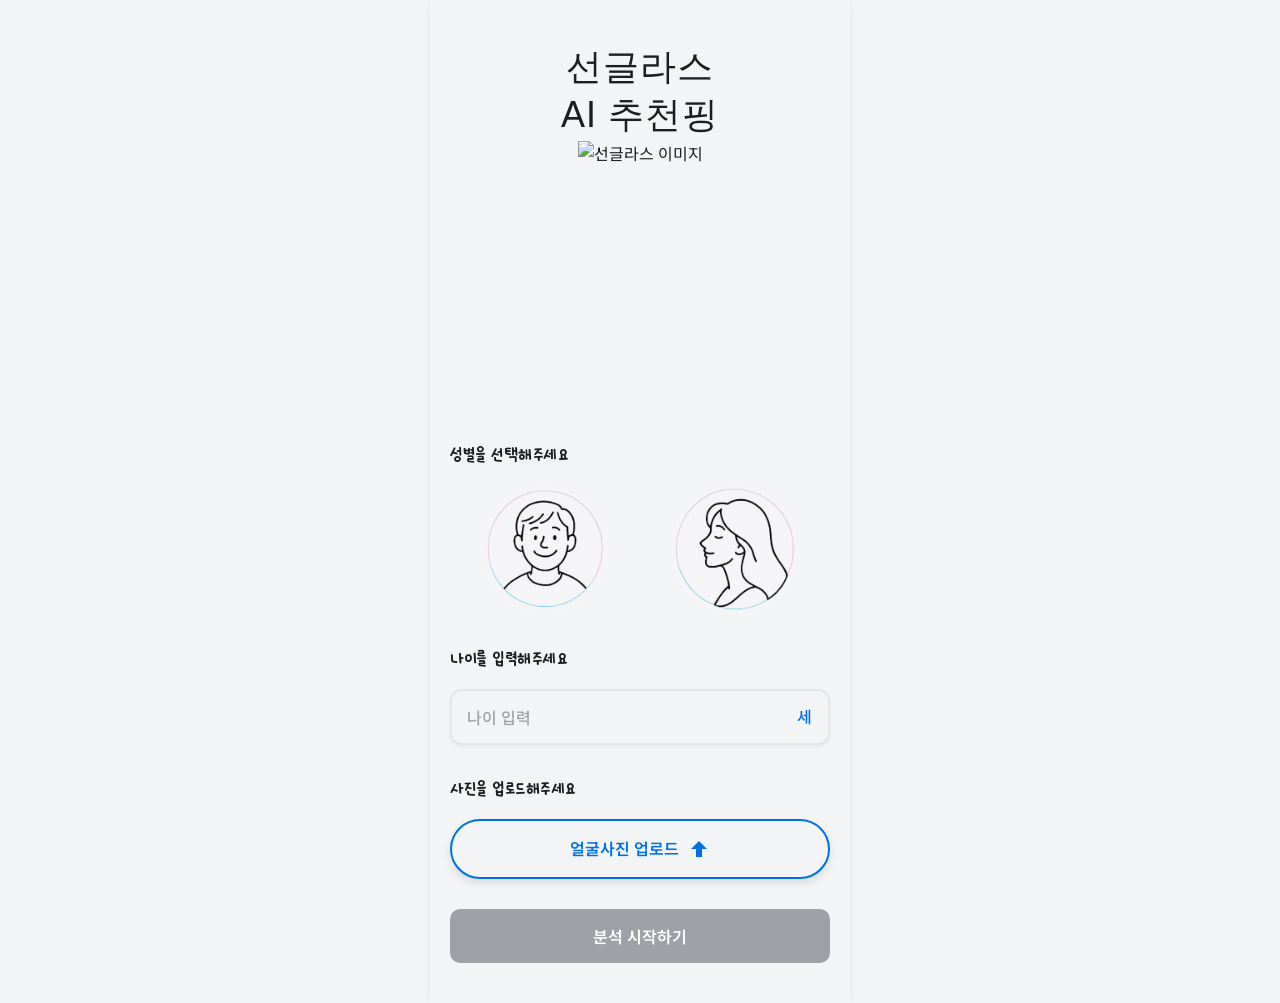
==== index.html @ 3bf5e110 "INIT" ====
<!DOCTYPE html>
<html lang="ko">
  <head>
    <meta charset="UTF-8" />
    <meta name="viewport" content="width=device-width, initial-scale=1.0" />
    <title>선글라스 AI 추천</title>
    <link rel="preconnect" href="https://fonts.googleapis.com" />
    <link rel="preconnect" href="https://fonts.gstatic.com" crossorigin />
    <link
      href="https://fonts.googleapis.com/css2?family=Black+Han+Sans&family=Noto+Sans+KR:wght@400;500;700&display=swap"
      rel="stylesheet"
    />
    <link rel="stylesheet" href="styles.css" />
  </head>
  <body>
    <div class="app-container">
      <!-- 첫 번째 화면: 입력 화면 -->
      <div class="screen" id="input-screen">
        <h1>선글라스</h1>
        <h1>AI 추천핑</h1>

        <div class="sunglasses-slider">
          <div class="slider-container">
            <img src="" alt="선글라스 이미지" class="slider-image" />
          </div>
        </div>

        <div class="form-container">
          <div class="gender-selection">
            <h2>성별을 선택해주세요</h2>
            <div class="gender-buttons">
              <button class="gender-button" data-gender="male">
                <div class="icon-container">
                  <img src="assets/man.png" alt="남성" class="gender-icon" />
                </div>
              </button>
              <button class="gender-button" data-gender="female">
                <div class="icon-container">
                  <img src="assets/woman.png" alt="여성" class="gender-icon" />
                </div>
              </button>
            </div>
          </div>

          <div class="age-selection">
            <h2>나이를 입력해주세요</h2>
            <div class="age-input-container">
              <input
                type="number"
                id="age-input"
                min="15"
                max="100"
                placeholder="나이 입력"
              />
              <span class="age-suffix">세</span>
            </div>
          </div>

          <div class="photo-upload">
            <h2>사진을 업로드해주세요</h2>
            <div class="upload-container">
              <input type="file" id="photo-input" accept="image/*" hidden />
              <div class="upload-area" id="upload-area">
                <div class="upload-button-content">
                  <span>얼굴사진 업로드</span>
                  <svg class="upload-icon" viewBox="0 0 24 24">
                    <polygon
                      points="12,4 4,12 9,12 9,20 15,20 15,12 20,12"
                      fill="currentColor"
                    />
                  </svg>
                </div>
                <img
                  id="preview-image"
                  src=""
                  alt=""
                  style="display: none; max-width: 100%; max-height: 200px"
                />
              </div>
            </div>
          </div>

          <button id="submit-button" class="primary-button" disabled>
            분석 시작하기
          </button>
        </div>
      </div>

      <!-- 두 번째 화면: 로딩 화면 -->
      <div class="screen" id="loading-screen" style="display: none">
        <h1>AI 얼굴 분석중</h1>
        <div class="uploaded-photo-container">
          <img id="analysis-image" src="" alt="분석 중인 사진" />
        </div>
        <div class="loader">
          <div class="spinner"></div>
        </div>
        <div class="analysis-text-container">
          <p class="analysis-text" id="analysis-text-1">사진 분석 중..</p>
          <p class="analysis-text" id="analysis-text-2" style="display: none">
            최적의 선글라스 찾는 중..
          </p>
          <p class="analysis-text" id="analysis-text-3" style="display: none">
            조합 완료!!
          </p>
        </div>
      </div>

      <!-- 세 번째 화면: 결과 화면 -->
      <div class="screen" id="result-screen" style="display: none">
        <h1 id="product-brand"></h1>
        <h2 id="product-model"></h2>

        <div class="result-container">
          <div class="product-image-container">
            <img id="product-image" src="" alt="추천 선글라스" />
          </div>

          <div class="product-info">
            <h2 id="recommended-name"></h2>
            <p id="product-description"></p>
          </div>
        </div>

        <div class="social-share">
          <button id="share-button" class="primary-button">공유하기</button>
        </div>

        <button id="restart-button" class="secondary-button">
          다시 시도하기
        </button>
      </div>
    </div>

    <script src="script.js"></script>
  </body>
</html>
---- styles.css ----
/* 폰트 설정 */
@font-face {
    font-family: 'Hakgyoansim Puzzle Outline';
    src: url('assets/Hakgyoansim\ Puzzle\ TTF\ Outline.ttf') format('truetype');
    font-weight: normal;
    font-style: normal;
}

@font-face {
    font-family: 'Hakgyoansim Nadeuri B';
    src: url('assets/Hakgyoansim\ Nadeuri\ TTF\ B.ttf') format('truetype');
    font-weight: normal;
    font-style: normal;
}

@font-face {
    font-family: 'HakgyoansimGgooreogiR';
    src: url('assets/HakgyoansimGgooreogiR.ttf') format('truetype');
    font-weight: normal;
    font-style: normal;
}

@font-face {
    font-family: 'MapoBackpacking';
    src: url('assets/MapoBackpacking.ttf') format('truetype');
    font-weight: normal;
    font-style: normal;
}

/* 전체 스타일 리셋 */
* {
    margin: 0;
    padding: 0;
    box-sizing: border-box;
    font-family: 'Noto Sans KR', sans-serif;
}

body {
    background-color: #F3F4F6;
    color: #1d1d1f;
    line-height: 1.6;
}

/* 앱 컨테이너 스타일 */
.app-container {
    max-width: 420px;
    margin: 0 auto;
    padding: 20px;
    background-color: #F3F4F6;
    min-height: 100vh;
    box-shadow: 0 2px 10px rgba(0, 0, 0, 0.05);
    position: relative;
}

/* 화면 공통 스타일 */
.screen {
    width: 100%;
    height: 100%;
    padding: 20px 0;
}

/* 선글라스 슬라이더 스타일 */
.sunglasses-slider {
    margin: 0 auto;
    width: 100%;
    max-width: 300px;
}

.slider-container {
    width: 100%;
    height: 300px;
    position: relative;
    background-color: #F3F4F6;
    overflow: hidden;
    display: flex;
    justify-content: center;
    align-items: center;
}

.slider-image {
    max-width: 100%;
    height: 100%;
    object-fit: contain;
    opacity: 1;
    transition: opacity 0.5s ease-in-out;
    animation: floatingAnimation 4s ease-in-out infinite;
    transform-style: preserve-3d;
}

.slider-image.fade {
    opacity: 0;
}

h1 {
    font-family: 'Hakgyoansim Puzzle Outline', sans-serif;
    font-size: 36px;
    text-align: center;
    font-weight: 400;
    letter-spacing: 1px;
    line-height: 1.2;
    margin: 5px 0;
}

h2 {
    font-family: 'Hakgyoansim Nadeuri B', sans-serif;
    font-size: 18px;
    font-weight: 400;
    letter-spacing: 0.5px;
    margin-bottom: 15px;
}

/* 입력 폼 스타일 */
.form-container > div {
    margin-bottom: 30px;
}

/* 성별 선택 버튼 스타일 */
.gender-buttons {
    display: flex;
    justify-content: space-around;
}

.gender-button {
    display: flex;
    align-items: center;
    justify-content: center;
    width: 130px;
    height: 130px;
    background-color: #f5f5f7;
    border: none;
    border-radius: 50%;
    cursor: pointer;
    transition: all 0.2s ease;
    padding: 0;
    overflow: hidden;
}

.gender-button.selected {
    border-color: #0071e3;
    background-color: #f0f8ff;
}

.icon-container {
    width: 100%;
    height: 100%;
    display: flex;
    justify-content: center;
    align-items: center;
}

.gender-icon {
    width: 100%;
    height: 100%;
    object-fit: cover;
    transition: transform 0.3s ease;
}

.gender-button.selected .gender-icon {
    transform: scale(1.1);
}

.gender-button span {
    font-size: 16px;
    font-weight: 500;
}

/* 나이 입력 스타일 */
.age-input-container {
    position: relative;
    width: 100%;
    display: flex;
    align-items: center;
    background-color: #F3F4F6;
    border-radius: 12px;
    overflow: hidden;
    border: 2px solid #e5e5ea;
    box-shadow: 0 2px 4px rgba(0, 0, 0, 0.05);
    transition: all 0.2s ease;
}

.age-input-container:focus-within {
    border-color: #0071e3;
    box-shadow: 0 0 0 2px rgba(0, 113, 227, 0.2);
}

#age-input {
    width: 100%;
    padding: 14px 15px;
    font-size: 16px;
    border: none;
    outline: none;
    background-color: transparent;
    appearance: textfield;
    -moz-appearance: textfield;
    -webkit-appearance: textfield;
    font-weight: 500;
}

#age-input::-webkit-outer-spin-button,
#age-input::-webkit-inner-spin-button {
    -webkit-appearance: none;
    margin: 0;
}

#age-input::placeholder {
    color: #a0a0a7;
}

.age-suffix {
    padding-right: 16px;
    font-size: 16px;
    color: #0071e3;
    font-weight: 500;
}

/* 사진 업로드 영역 스타일 */
.upload-area {
    width: 100%;
    height: 60px;
    border: 2px solid #0071e3;
    border-radius: 50px;
    display: flex;
    align-items: center;
    justify-content: center;
    cursor: pointer;
    transition: all 0.2s ease;
    background-color: #F3F4F6;
    color: #0071e3;
    position: relative;
    overflow: hidden;
    box-shadow: 0 4px 8px rgba(0, 0, 0, 0.1);
}

.upload-area:hover {
    transform: translateY(-3px);
    box-shadow: 0 6px 12px rgba(0, 0, 0, 0.15);
}

.upload-button-content {
    display: flex;
    align-items: center;
    justify-content: center;
    width: 100%;
    height: 100%;
}

.upload-button-content span {
    font-weight: 600;
    font-size: 16px;
    margin-right: 8px;
}

.upload-icon {
    width: 24px;
    height: 24px;
    color: #0071e3;
    transform: rotate(0deg);
}

/* 버튼 스타일 */
.primary-button {
    width: 100%;
    padding: 15px;
    background-color: #0071e3;
    color: white;
    border: none;
    border-radius: 10px;
    font-size: 16px;
    font-weight: 600;
    cursor: pointer;
    transition: all 0.2s ease;
}

.primary-button:hover {
    background-color: #0058b0;
}

.primary-button:disabled {
    background-color: #a0a0a7;
    cursor: not-allowed;
}

.secondary-button {
    width: 100%;
    padding: 15px;
    background-color: #f5f5f7;
    color: #0071e3;
    border: 2px solid #0071e3;
    border-radius: 10px;
    font-size: 16px;
    font-weight: 600;
    cursor: pointer;
    transition: all 0.2s ease;
    margin-top: 15px;
}

.secondary-button:hover {
    background-color: #e5f0ff;
}

/* 로딩 화면 스타일 */
.uploaded-photo-container {
    display: flex;
    justify-content: center;
    align-items: center;
    margin: 20px auto;
    width: 300px;
    height: 300px;
    border-radius: 15px;
    overflow: hidden;
    box-shadow: 0 4px 15px rgba(0, 0, 0, 0.1);
    background-color: #F3F4F6;
}

#analysis-image {
    max-width: 100%;
    max-height: 100%;
    object-fit: contain;
    display: block;
}

.loader {
    display: flex;
    justify-content: center;
    margin: 20px 0;
}

.spinner {
    width: 50px;
    height: 50px;
    border: 5px solid rgba(0, 113, 227, 0.2);
    border-top-color: #0071e3;
    border-radius: 50%;
    animation: spin 1s linear infinite;
}

.analysis-text-container {
    text-align: center;
    height: 40px;
    position: relative;
    margin: 20px 0;
}

.analysis-text {
    font-size: 18px;
    font-weight: 500;
    color: #0071e3;
    margin: 0;
    position: absolute;
    width: 100%;
    text-align: center;
    transition: all 0.3s ease;
}

@keyframes fadeInUp {
    from {
        opacity: 0;
        transform: translateY(10px);
    }
    to {
        opacity: 1;
        transform: translateY(0);
    }
}

@keyframes fadeOutDown {
    from {
        opacity: 1;
        transform: translateY(0);
    }
    to {
        opacity: 0;
        transform: translateY(10px);
    }
}

@keyframes spin {
    to {
        transform: rotate(360deg);
    }
}

#loading-screen p {
    text-align: center;
    color: #6e6e73;
    font-size: 16px;
}

/* 결과 화면 스타일 */
/* 결과 페이지 특정 요소에 폰트 적용 */
#product-brand {
    font-family: 'HakgyoansimGgooreogiR', sans-serif;
    font-size: 42px;
}

#product-model {
    font-family: 'HakgyoansimGgooreogiR', sans-serif;
    text-align: center;
    font-size: 24px;
}

#product-description {
    font-family: 'MapoBackpacking', sans-serif;
}

.result-container {
    display: flex;
    flex-direction: column;
    align-items: center;
    margin: 0px 0 20px;
}

.product-image-container {
    width: 300px;
    height: 300px;
    position: relative;
    perspective: 500px;
}

#product-image {
    width: 100%;
    height: 100%;
    object-fit: contain;
    animation: floatingAnimation 4s ease-in-out infinite;
    transform-style: preserve-3d;
    position: relative;
}

@keyframes floatingAnimation {
    0% {
        transform: translateY(0) rotate(0deg);
    }
    50% {
        transform: translateY(8px) rotate(0.5deg);
    }
    100% {
        transform: translateY(0) rotate(0deg);
    }
}

/* 이미지 그림자 효과 */
.product-image-container::after {
    content: '';
    position: absolute;
    bottom: -20px;
    left: 50%;
    width: 70%;
    height: 10px;
    background: rgba(0, 0, 0, 0.1);
    border-radius: 50%;
    transform: translateX(-50%);
    filter: blur(5px);
    animation: shadowAnimation 4s ease-in-out infinite;
}

@keyframes shadowAnimation {
    0% {
        width: 70%;
        opacity: 0.3;
    }
    25% {
        width: 65%;
        opacity: 0.35;
    }
    50% {
        width: 70%;
        opacity: 0.3;
    }
    75% {
        width: 75%;
        opacity: 0.25;
    }
    100% {
        width: 70%;
        opacity: 0.3;
    }
}

.product-info {
    background-color: #f5f5f7;
    padding: 20px;
    border-radius: 10px;
    margin-bottom: 20px;
}

#recommended-name {
    font-size: 30px;
    margin-bottom: 10px;
    text-align: center;
}

#product-description {
    font-size: 16px;
    line-height: 1.5;
    color: #1d1d1f;
    text-align: center;
}

.social-share {
    margin-top: 30px;
}

/* 모바일 디바이스 상단 상태표시줄 스타일 */
.status-bar {
    display: flex;
    justify-content: space-between;
    align-items: center;
    height: 44px;
    padding: 0 15px;
    background-color: #f5f5f7;
}

.status-bar .time {
    font-weight: 600;
}

.status-bar .icons {
    display: flex;
    gap: 5px;
}
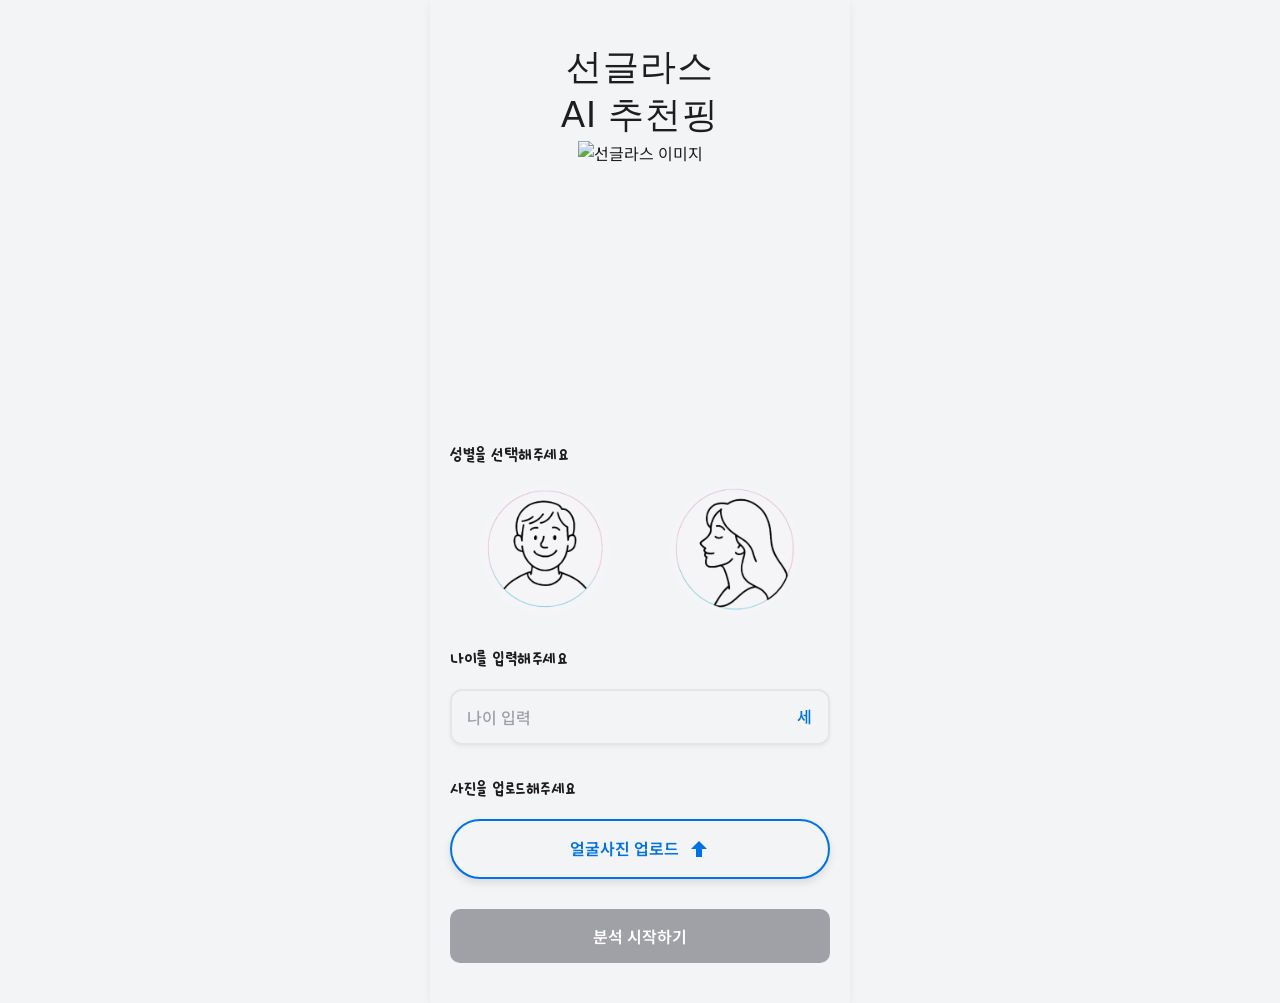
==== commit 7c57085d: "ADD: script.js css" ====
--- a/index.html
+++ b/index.html
@@ -61,6 +61,10 @@
             <div class="upload-container">
               <input type="file" id="photo-input" accept="image/*" hidden />
               <div class="upload-area" id="upload-area">
+                <div id="face-detect-loading" class="loader" style="display:none;">
+                  <div class="spinner"></div>
+                  <p style="color:#0071e3; margin-top:12px;">사람 사진인지 판별 중...</p>
+                </div>
                 <div class="upload-button-content">
                   <span>얼굴사진 업로드</span>
                   <svg class="upload-icon" viewBox="0 0 24 24">
@@ -84,7 +88,7 @@
             분석 시작하기
           </button>
         </div>
-      </div>
+      </div>      
 
       <!-- 두 번째 화면: 로딩 화면 -->
       <div class="screen" id="loading-screen" style="display: none">
--- a/styles.css
+++ b/styles.css
@@ -227,7 +227,7 @@
     background-color: #F3F4F6;
     color: #0071e3;
     position: relative;
-    overflow: hidden;
+    overflow: visible;
     box-shadow: 0 4px 8px rgba(0, 0, 0, 0.1);
 }
 
@@ -517,4 +517,36 @@
 .status-bar .icons {
     display: flex;
     gap: 5px;
-}+}
+
+/* 로딩 스피너 */
+.face-detection-loader {
+    position: absolute;
+    top: 0;
+    left: 0;
+    width: 100%;
+    height: 100%;
+    background-color: rgba(0, 0, 0, 0.3);
+    z-index: 9999;
+    display: flex;
+    flex-direction: column;
+    justify-content: center;
+    align-items: center;
+    border-radius: 15px;
+  }
+  
+  .face-detection-spinner {
+    width: 50px;
+    height: 50px;
+    border: 5px solid rgba(0, 113, 227, 0.2);
+    border-top-color: #0071e3;
+    border-radius: 50%;
+    animation: spin 1s linear infinite;
+  }
+  
+  .face-detection-text {
+    color: white;
+    margin-top: 10px;
+    font-size: 14px;
+    font-weight: 500;
+  }
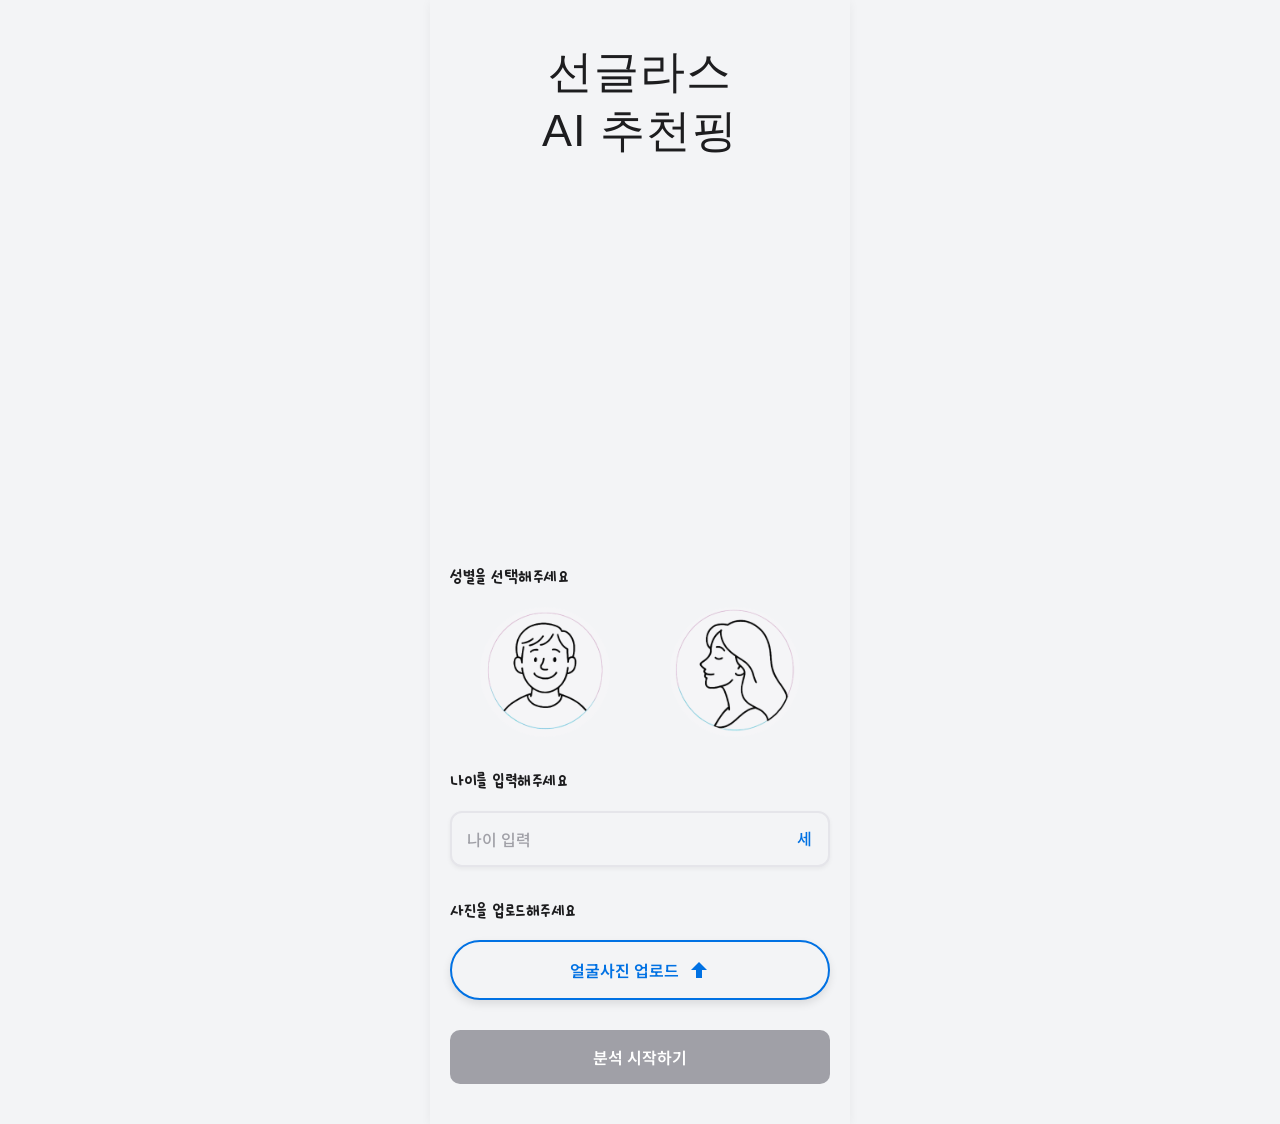
==== commit c03f8b6c: "SET: js" ====
--- a/index.html
+++ b/index.html
@@ -61,10 +61,6 @@
             <div class="upload-container">
               <input type="file" id="photo-input" accept="image/*" hidden />
               <div class="upload-area" id="upload-area">
-                <div id="face-detect-loading" class="loader" style="display:none;">
-                  <div class="spinner"></div>
-                  <p style="color:#0071e3; margin-top:12px;">사람 사진인지 판별 중...</p>
-                </div>
                 <div class="upload-button-content">
                   <span>얼굴사진 업로드</span>
                   <svg class="upload-icon" viewBox="0 0 24 24">
@@ -136,6 +132,14 @@
       </div>
     </div>
 
+    <!-- 사진 분석 로딩 모달 -->
+    <div id="loading-modal" class="loading-modal" style="display: none;">
+      <div class="loading-modal-content">
+        <h3>사진 분석 중...</h3>
+        <div class="loading-spinner"></div>
+      </div>
+    </div>
+
     <script src="script.js"></script>
   </body>
 </html>
--- a/styles.css
+++ b/styles.css
@@ -63,12 +63,12 @@
 .sunglasses-slider {
     margin: 0 auto;
     width: 100%;
-    max-width: 300px;
+    max-width: 400px;
 }
 
 .slider-container {
     width: 100%;
-    height: 300px;
+    height: 400px;
     position: relative;
     background-color: #F3F4F6;
     overflow: hidden;
@@ -80,11 +80,15 @@
 .slider-image {
     max-width: 100%;
     height: 100%;
-    object-fit: contain;
+    object-fit: cover;              /* 변경: contain → cover */
+    object-position: center 20%;
+    object-position: 50% 75%;       /* 추가: 세로 아래 강조 */
     opacity: 1;
     transition: opacity 0.5s ease-in-out;
+    clip-path: inset(20% 0 20% 0);
     animation: floatingAnimation 4s ease-in-out infinite;
     transform-style: preserve-3d;
+    transform: scale(1.6);          /* 추가: 확대 */
 }
 
 .slider-image.fade {
@@ -93,9 +97,9 @@
 
 h1 {
     font-family: 'Hakgyoansim Puzzle Outline', sans-serif;
-    font-size: 36px;
-    text-align: center;
-    font-weight: 400;
+    font-size: 45px;
+    text-align: center;
+    font-weight: 520;
     letter-spacing: 1px;
     line-height: 1.2;
     margin: 5px 0;
@@ -411,30 +415,35 @@
 }
 
 .product-image-container {
-    width: 300px;
-    height: 300px;
+    width: 400px;
+    height: 400px;
     position: relative;
     perspective: 500px;
+    overflow: hidden;  /* 새로 추가 */
 }
 
 #product-image {
     width: 100%;
     height: 100%;
-    object-fit: contain;
+    object-fit: cover;  /* 기존 contain → cover로 변경 */
+    object-position: center 20%;  /* 새로 추가 */
+    object-position: 50% 75%;
     animation: floatingAnimation 4s ease-in-out infinite;
     transform-style: preserve-3d;
     position: relative;
+    clip-path: inset(20% 0 20% 0);
+    transform: scale(1.5);  /* 새로 추가 (선택 사항) */
 }
 
 @keyframes floatingAnimation {
     0% {
-        transform: translateY(0) rotate(0deg);
+        transform: translateY(0) rotate(0deg) scale(1.4); /* scale 추가 */
     }
     50% {
-        transform: translateY(8px) rotate(0.5deg);
+        transform: translateY(8px) rotate(0.5deg) scale(1.4); /* scale 추가 */
     }
     100% {
-        transform: translateY(0) rotate(0deg);
+        transform: translateY(0) rotate(0deg) scale(1.4); /* scale 추가 */
     }
 }
 
@@ -519,34 +528,43 @@
     gap: 5px;
 }
 
-/* 로딩 스피너 */
-.face-detection-loader {
-    position: absolute;
+/* 로딩 모달 스타일 */
+.loading-modal {
+    position: fixed;
     top: 0;
     left: 0;
     width: 100%;
     height: 100%;
-    background-color: rgba(0, 0, 0, 0.3);
-    z-index: 9999;
-    display: flex;
-    flex-direction: column;
-    justify-content: center;
-    align-items: center;
+    background-color: rgba(0, 0, 0, 0.5);
+    display: flex;
+    justify-content: center;
+    align-items: center;
+    z-index: 1000;
+}
+
+.loading-modal-content {
+    background-color: white;
+    padding: 20px 30px;
     border-radius: 15px;
-  }
-  
-  .face-detection-spinner {
+    text-align: center;
+    box-shadow: 0 5px 15px rgba(0, 0, 0, 0.2);
+    max-width: 300px;
+    width: 80%;
+}
+
+.loading-modal-content h3 {
+    margin-top: 0;
+    margin-bottom: 20px;
+    color: #333;
+    font-family: "Noto Sans KR", sans-serif;
+}
+
+.loading-spinner {
+    display: inline-block;
     width: 50px;
     height: 50px;
-    border: 5px solid rgba(0, 113, 227, 0.2);
-    border-top-color: #0071e3;
+    border: 5px solid #f3f3f3;
+    border-top: 5px solid #FF623E;
     border-radius: 50%;
     animation: spin 1s linear infinite;
-  }
-  
-  .face-detection-text {
-    color: white;
-    margin-top: 10px;
-    font-size: 14px;
-    font-weight: 500;
-  }+}
